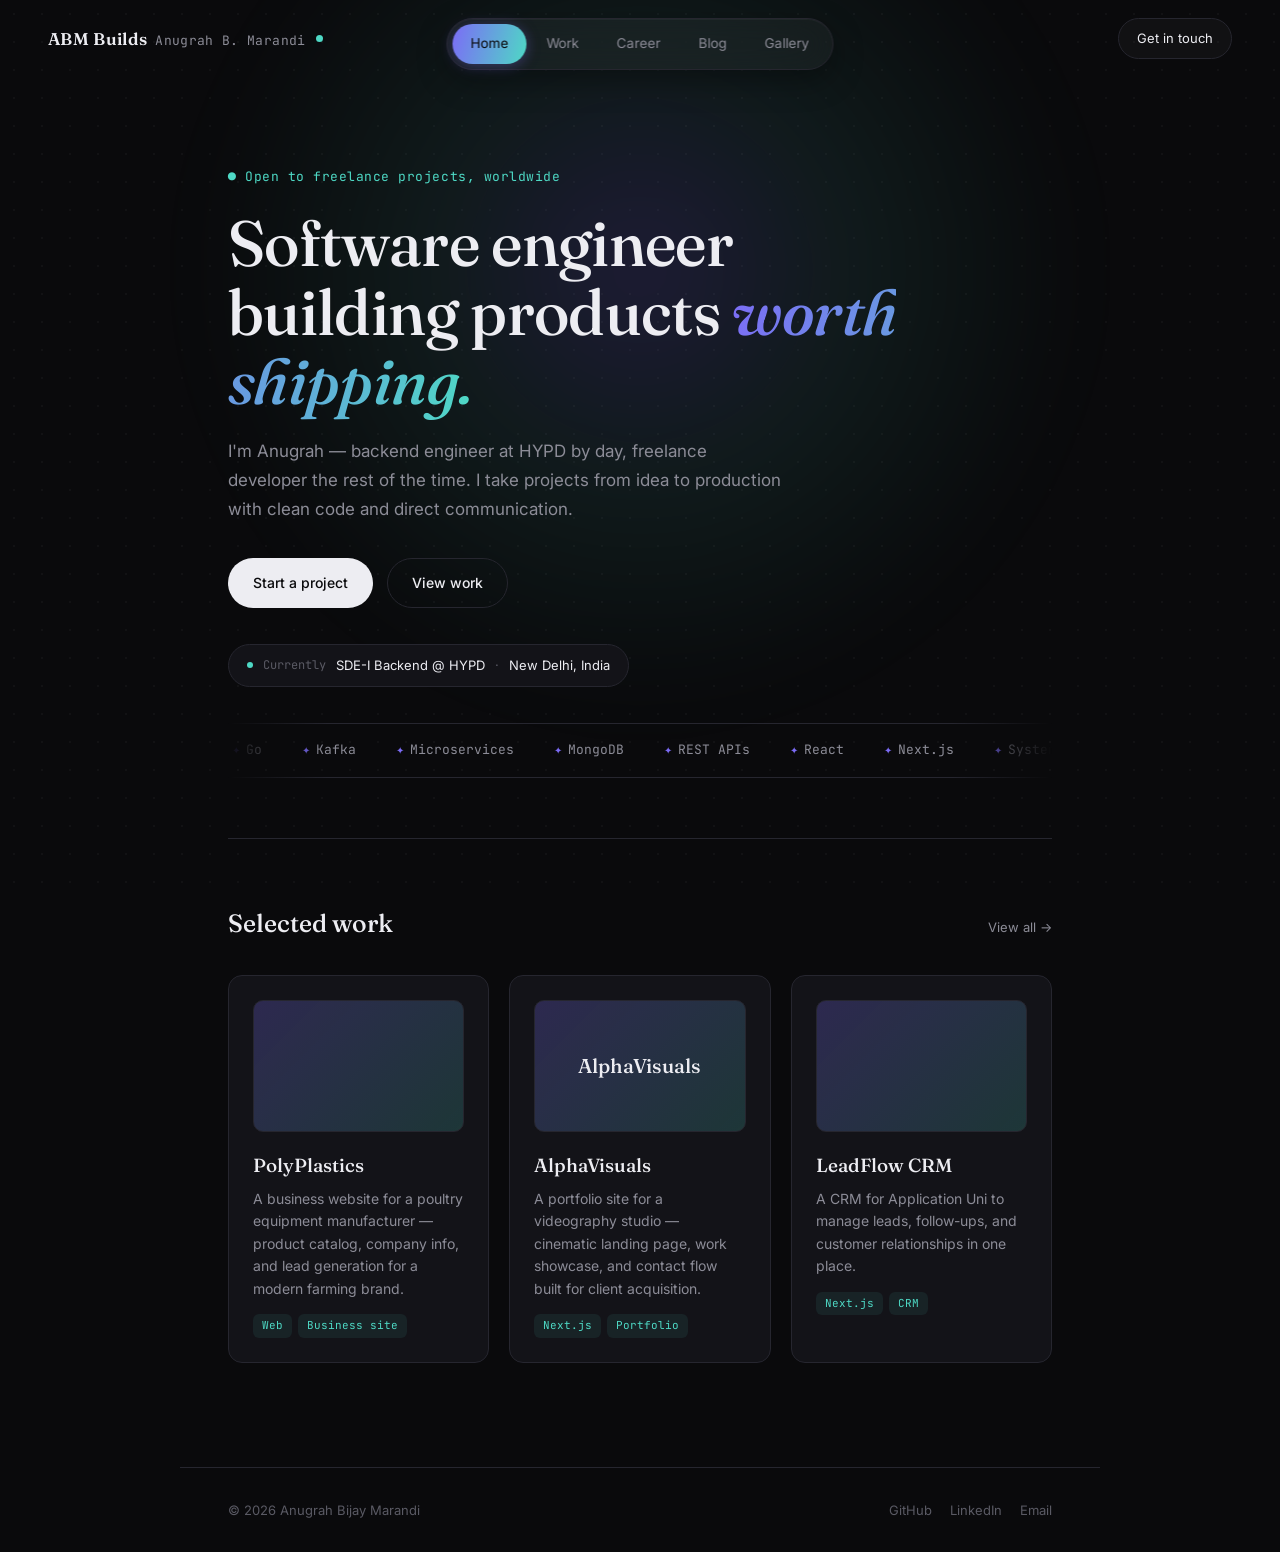
==== index.html @ f7ce0aba "Add files via upload" ====
<!DOCTYPE html>
<html lang="en">
<head>
<meta charset="UTF-8">
<meta name="viewport" content="width=device-width, initial-scale=1.0">
<title>ABM Builds — Anugrah Bijay Marandi</title>
<meta name="description" content="Anugrah Bijay Marandi — Software Engineer at HYPD and freelance developer. Backend systems, web builds, and everything in between.">
<link rel="preconnect" href="https://fonts.googleapis.com">
<link rel="preconnect" href="https://fonts.gstatic.com" crossorigin>
<link href="https://fonts.googleapis.com/css2?family=Fraunces:ital,opsz,wght@0,9..144,400;0,9..144,500;0,9..144,600;1,9..144,500&family=Inter:wght@400;500;600&family=JetBrains+Mono:wght@400;500&display=swap" rel="stylesheet">
<link rel="icon" href="favicon.svg" type="image/svg+xml">
<meta property="og:title" content="ABM Builds — Anugrah Bijay Marandi">
<meta property="og:description" content="Backend engineer at HYPD &amp; freelance dev. Building products worth shipping.">
<meta property="og:type" content="website">
<meta property="og:url" content="https://abm-builds.vercel.app/">
<meta name="twitter:card" content="summary">
<meta name="twitter:title" content="ABM Builds">
<meta name="twitter:description" content="Backend engineer at HYPD &amp; freelance dev.">
<link rel="stylesheet" href="css/style.css">
</head>
<body>

<div class="bg-glow"></div>

<nav>
  <div class="nav-left">
    <a class="logo" href="index.html">ABM Builds<span>Anugrah B. Marandi</span></a>
    <span class="status-dot" title="Open to freelance work"></span>
  </div>
  <button class="nav-toggle" aria-label="Toggle menu">☰</button>
  <div class="nav-links">
    <a href="index.html" class="active">Home</a>
    <a href="work.html">Work</a>
    <a href="about.html">Career</a>
    <a href="blog.html">Blog</a>
    <a href="gallery.html">Gallery</a>
  </div>
  <a class="nav-cta" href="contact.html">Get in touch</a>
</nav>

<main>

  <div class="hero">
    <div class="eyebrow">● Open to freelance projects, worldwide</div>
    <h1>Software engineer<br>building products <em>worth shipping.</em></h1>
    <p class="lead">I'm Anugrah — backend engineer at HYPD by day, freelance developer the rest of the time. I take projects from idea to production with clean code and direct communication.</p>
    <div class="hero-actions">
      <a class="btn btn-primary" href="contact.html">Start a project</a>
      <a class="btn btn-ghost" href="work.html">View work</a>
    </div>

    <div class="currently-badge">
      <span class="badge-dot"></span>
      <span class="badge-label">Currently</span>
      <span class="badge-value">SDE-I Backend @ HYPD</span>
      <span class="badge-sep">·</span>
      <span class="badge-value">New Delhi, India</span>
    </div>

    <div class="marquee-wrap">
      <div class="marquee-track">
        <span>Go</span><span>Kafka</span><span>Microservices</span><span>MongoDB</span><span>REST APIs</span><span>React</span><span>Next.js</span><span>System Design</span><span>JavaScript</span>
        <span>Go</span><span>Kafka</span><span>Microservices</span><span>MongoDB</span><span>REST APIs</span><span>React</span><span>Next.js</span><span>System Design</span><span>JavaScript</span>
      </div>
    </div>
  </div>

  <div class="section-block">
    <div class="section-head">
      <h2>Selected work</h2>
      <a href="work.html">View all →</a>
    </div>
    <div class="preview-grid">
      <a class="card" href="https://www.polypoultry.com/" target="_blank" rel="noopener">
        <div class="card-thumb logo-tile">
          <img src="https://www.polypoultry.com/images/logo.png" alt="PolyPlastics logo" onerror="this.parentElement.classList.add('gradient-tile'); this.remove(); this.parentElement.innerHTML='PolyPlastics';">
        </div>
        <h3>PolyPlastics</h3>
        <p>A business website for a poultry equipment manufacturer — product catalog, company info, and lead generation for a modern farming brand.</p>
        <div class="card-tags">
          <span class="mini-tag">Web</span>
          <span class="mini-tag">Business site</span>
        </div>
      </a>
      <a class="card" href="https://alphavisuals.vercel.app/" target="_blank" rel="noopener">
        <div class="card-thumb gradient-tile">AlphaVisuals</div>
        <h3>AlphaVisuals</h3>
        <p>A portfolio site for a videography studio — cinematic landing page, work showcase, and contact flow built for client acquisition.</p>
        <div class="card-tags">
          <span class="mini-tag">Next.js</span>
          <span class="mini-tag">Portfolio</span>
        </div>
      </a>
      <a class="card" href="https://leadflow-crm.vercel.app/" target="_blank" rel="noopener">
        <div class="card-thumb logo-tile">
          <img src="https://leadflow-crm.vercel.app/logo.png" alt="LeadFlow CRM logo" onerror="this.parentElement.classList.add('gradient-tile'); this.remove(); this.parentElement.innerHTML='LeadFlow';">
        </div>
        <h3>LeadFlow CRM</h3>
        <p>A CRM for Application Uni to manage leads, follow-ups, and customer relationships in one place.</p>
        <div class="card-tags">
          <span class="mini-tag">Next.js</span>
          <span class="mini-tag">CRM</span>
        </div>
      </a>
    </div>
  </div>

</main>

<footer>
  <span>© 2026 Anugrah Bijay Marandi</span>
  <div class="socials">
    <a href="https://github.com/abm-builds" target="_blank" rel="noopener">GitHub</a>
    <a href="https://www.linkedin.com/in/anugrah-b-a963501b3/" target="_blank" rel="noopener">LinkedIn</a>
    <a href="mailto:freelance.work.abm@gmail.com">Email</a>
  </div>
</footer>

<script src="js/main.js"></script>
</body>
</html>
---- css/style.css ----
:root{
  --bg:#0a0a0c;
  --surface:#131318;
  --surface-2:#1a1a21;
  --border:#26262f;
  --text:#ededf2;
  --text-muted:#8c8c97;
  --text-faint:#5a5a64;
  --accent-1:#7c6cf6;
  --accent-2:#4ed9c5;
  --radius:14px;
  --font-display:'Fraunces', serif;
  --font-body:'Inter', sans-serif;
  --font-mono:'JetBrains Mono', monospace;
}
*{box-sizing:border-box; margin:0; padding:0;}
html{scroll-behavior:smooth;}
body{
  background:var(--bg);
  color:var(--text);
  font-family:var(--font-body);
  line-height:1.6;
  -webkit-font-smoothing:antialiased;
}

/* subtle dot-grid texture */
body::before{
  content:''; position:fixed; inset:0; pointer-events:none; z-index:0;
  background-image:radial-gradient(circle, rgba(255,255,255,0.035) 1px, transparent 1px);
  background-size:28px 28px;
}
a{color:inherit; text-decoration:none;}
::selection{background:var(--accent-1); color:#0a0a0c;}

.bg-glow{
  position:fixed; top:-20%; left:50%; transform:translateX(-50%);
  width:900px; height:900px; pointer-events:none; z-index:0;
  background:radial-gradient(circle, rgba(124,108,246,0.18) 0%, rgba(78,217,197,0.08) 35%, transparent 70%);
  filter:blur(40px);
}

nav{
  position:sticky; top:0; z-index:50;
  display:flex; align-items:center; justify-content:space-between;
  padding:18px 48px;
  background:transparent;
}
.nav-left{display:flex; align-items:center; gap:10px;}
.logo{font-family:var(--font-display); font-weight:600; font-size:17px; letter-spacing:0.02em;}
.logo span{color:var(--text-muted); font-weight:400; font-size:13px; margin-left:8px; font-family:var(--font-mono);}
.status-dot{
  width:7px; height:7px; border-radius:50%; background:var(--accent-2);
  animation:pulse 2.2s infinite;
}
@keyframes pulse{
  0%{box-shadow:0 0 0 0 rgba(78,217,197,0.5);}
  70%{box-shadow:0 0 0 8px rgba(78,217,197,0);}
  100%{box-shadow:0 0 0 0 rgba(78,217,197,0);}
}
.nav-links{
  position:absolute; left:50%; top:18px; transform:translateX(-50%);
  display:flex; align-items:center; gap:2px; font-size:14px;
  background:rgba(255,255,255,0.04);
  border:1px solid var(--border);
  border-radius:100px;
  padding:5px;
  backdrop-filter:blur(20px);
  box-shadow:0 10px 30px rgba(0,0,0,0.35), inset 0 1px 0 rgba(255,255,255,0.04);
}
.nav-links a{
  color:var(--text-muted); font-size:13.5px; padding:9px 18px; border-radius:100px;
  position:relative; transition:color 0.25s, background 0.25s;
}
.nav-links a:hover{color:var(--text); background:rgba(255,255,255,0.05);}
.nav-links a.active{
  color:#0a0a0c;
  background:linear-gradient(105deg, var(--accent-1), var(--accent-2));
  box-shadow:0 2px 14px rgba(124,108,246,0.35);
}
.nav-cta{
  font-size:13px; padding:9px 18px; border:1px solid var(--border); border-radius:100px;
  transition:border-color 0.2s, background 0.2s, transform 0.2s;
  background:rgba(255,255,255,0.03);
}
.nav-cta:hover{border-color:var(--accent-1); background:rgba(124,108,246,0.1); transform:translateY(-1px);}
.nav-toggle{display:none; background:none; border:none; color:var(--text); font-size:22px; cursor:pointer;}

main{position:relative; z-index:1; max-width:920px; margin:0 auto; padding:0 48px;}

.eyebrow{
  font-family:var(--font-mono); font-size:13px; color:var(--accent-2);
  letter-spacing:0.04em; margin-bottom:20px; display:flex; align-items:center; gap:8px;
}
.hero{padding:90px 0 60px;}
.hero h1{
  font-family:var(--font-display); font-weight:500; font-size:clamp(36px, 6vw, 64px);
  line-height:1.08; letter-spacing:-0.01em; max-width:780px;
}
.hero h1 em{font-style:italic; background:linear-gradient(100deg, var(--accent-1), var(--accent-2)); -webkit-background-clip:text; background-clip:text; color:transparent;}
.hero p.lead{margin-top:22px; font-size:17px; color:var(--text-muted); max-width:560px; line-height:1.7;}
.hero-actions{display:flex; gap:14px; margin-top:34px; flex-wrap:wrap;}

.btn{
  font-family:var(--font-body); font-size:14px; font-weight:500; padding:13px 24px;
  border-radius:100px; cursor:pointer; border:1px solid transparent; transition:all 0.2s; display:inline-block;
}
.btn-primary{background:var(--text); color:var(--bg);}
.btn-primary:hover{opacity:0.85; transform:translateY(-1px);}
.btn-ghost{border-color:var(--border); color:var(--text);}
.btn-ghost:hover{border-color:var(--accent-1); background:rgba(124,108,246,0.06);}

.stack-row{display:flex; gap:10px; flex-wrap:wrap; margin-top:50px;}
.tag{
  font-family:var(--font-mono); font-size:12px; color:var(--text-muted);
  border:1px solid var(--border); padding:6px 12px; border-radius:8px;
}

.section-block{padding:64px 0; border-top:1px solid var(--border);}
.section-head{display:flex; align-items:baseline; justify-content:space-between; margin-bottom:32px;}
.section-head h2{font-family:var(--font-display); font-weight:500; font-size:25px;}
.section-head .count{font-family:var(--font-mono); font-size:13px; color:var(--text-faint);}
.section-head a{font-size:13px; color:var(--text-muted);}
.section-head a:hover{color:var(--accent-2);}

.preview-grid{display:grid; grid-template-columns:1fr 1fr 1fr; gap:20px;}
.card{
  background:var(--surface); border:1px solid var(--border); border-radius:var(--radius);
  padding:24px; transition:border-color 0.25s, transform 0.25s, box-shadow 0.25s;
}
.card:hover{border-color:var(--accent-1); transform:translateY(-4px); box-shadow:0 20px 40px rgba(0,0,0,0.35), 0 0 0 1px rgba(124,108,246,0.15);}
.card-thumb{
  width:100%; aspect-ratio:16/10; border-radius:10px; margin-bottom:18px;
  background:linear-gradient(135deg, var(--surface-2), var(--surface));
  border:1px solid var(--border);
  display:flex; align-items:center; justify-content:center;
  font-family:var(--font-mono); font-size:12px; color:var(--text-faint);
  overflow:hidden; position:relative;
}
.card-thumb img{width:100%; height:100%; object-fit:cover; transition:transform 0.5s ease;}
.card:hover .card-thumb img{transform:scale(1.06);}
.card-thumb.logo-tile img{width:55%; height:55%; object-fit:contain; transition:transform 0.4s ease;}
.card:hover .card-thumb.logo-tile img{transform:scale(1.08);}
.card-thumb.gradient-tile{
  background:linear-gradient(135deg, rgba(124,108,246,0.25), rgba(78,217,197,0.18));
  color:var(--text); font-family:var(--font-display); font-size:20px; font-weight:500;
}
.card h3{font-family:var(--font-display); font-weight:500; font-size:19px; margin-bottom:8px;}
.card p{font-size:14px; color:var(--text-muted); margin-bottom:14px;}
.card-tags{display:flex; gap:6px; flex-wrap:wrap;}
.mini-tag{font-family:var(--font-mono); font-size:11px; color:var(--accent-2); background:rgba(78,217,197,0.08); padding:3px 9px; border-radius:6px;}
.view-link{font-size:13px; color:var(--text); display:inline-flex; align-items:center; gap:6px; margin-top:10px;}
.view-link:hover{color:var(--accent-2);}

/* WORK PAGE */
.work-list{display:flex; flex-direction:column; gap:18px;}
.work-card{
  background:var(--surface); border:1px solid var(--border); border-radius:var(--radius);
  padding:30px; display:grid; grid-template-columns:180px 1fr; gap:28px;
  transition:border-color 0.25s, box-shadow 0.25s, transform 0.25s;
}
.work-card:hover{border-color:var(--accent-1); transform:translateY(-3px); box-shadow:0 20px 40px rgba(0,0,0,0.3), 0 0 0 1px rgba(124,108,246,0.1);}
.work-thumb{
  aspect-ratio:1; border-radius:10px; background:linear-gradient(150deg, var(--surface-2), #0e0e12);
  border:1px solid var(--border); display:flex; align-items:center; justify-content:center;
  font-family:var(--font-mono); font-size:11px; color:var(--text-faint); overflow:hidden;
}
.work-thumb img{width:100%; height:100%; object-fit:cover;}
.work-thumb.logo-tile{background:linear-gradient(150deg, var(--surface-2), #0e0e12);}
.work-thumb.logo-tile img{width:55%; height:55%; object-fit:contain;}
.work-thumb.gradient-tile{
  background:linear-gradient(150deg, rgba(124,108,246,0.25), rgba(78,217,197,0.18));
  color:var(--text); font-family:var(--font-display); font-size:22px; font-weight:500;
}
.work-meta{display:flex; justify-content:space-between; align-items:flex-start; margin-bottom:8px; gap:12px;}
.work-card h3{font-family:var(--font-display); font-weight:500; font-size:22px;}
.work-year{font-family:var(--font-mono); font-size:12px; color:var(--text-faint); white-space:nowrap;}
.work-card p{font-size:14.5px; color:var(--text-muted); margin-bottom:16px; max-width:560px;}

/* BLOG */
.blog-list{display:flex; flex-direction:column;}
.blog-row{
  display:flex; justify-content:space-between; align-items:center; gap:24px;
  padding:22px 0; border-bottom:1px solid var(--border);
}
.blog-row:hover h3{color:var(--accent-2);}
.blog-row h3{font-family:var(--font-display); font-weight:500; font-size:18px; transition:color 0.2s;}
.blog-row p{font-size:13.5px; color:var(--text-muted); margin-top:6px;}
.blog-date{font-family:var(--font-mono); font-size:12px; color:var(--text-faint); white-space:nowrap;}

/* GALLERY */
.gallery-grid{display:grid; grid-template-columns:repeat(3, 1fr); gap:14px;}
.gallery-item{
  aspect-ratio:1; border-radius:10px; border:1px solid var(--border);
  background:linear-gradient(160deg, var(--surface-2), var(--surface));
  display:flex; align-items:center; justify-content:center;
  font-family:var(--font-mono); font-size:11px; color:var(--text-faint);
  transition:border-color 0.2s, transform 0.2s; overflow:hidden;
}
.gallery-item img{width:100%; height:100%; object-fit:cover;}
.gallery-item:hover{border-color:var(--accent-1); transform:scale(1.02);}
.gallery-item:nth-child(3n+1){grid-row:span 2;}

/* ABOUT / CAREER */
.timeline{display:flex; flex-direction:column; gap:0;}
.timeline-item{
  display:grid; grid-template-columns:140px 1fr; gap:28px;
  padding:28px 0; border-top:1px solid var(--border);
}
.timeline-item:first-child{border-top:none;}
.timeline-date{font-family:var(--font-mono); font-size:13px; color:var(--text-faint); padding-top:2px;}
.timeline-content h3{font-family:var(--font-display); font-weight:500; font-size:19px; margin-bottom:4px;}
.timeline-role{font-size:13px; color:var(--accent-2); font-family:var(--font-mono); margin-bottom:10px;}
.timeline-content p{font-size:14.5px; color:var(--text-muted); max-width:560px; margin-bottom:12px;}

.skills-grid{display:grid; grid-template-columns:repeat(auto-fill, minmax(130px,1fr)); gap:10px;}
.skill-chip{
  font-family:var(--font-mono); font-size:12.5px; color:var(--text);
  border:1px solid var(--border); padding:10px 14px; border-radius:8px; text-align:center;
  background:var(--surface);
}

/* CONTACT */
.contact-wrap{padding:60px 0 100px;}
.contact-wrap h2{font-family:var(--font-display); font-weight:500; font-size:clamp(32px,5vw,46px); max-width:600px; margin-bottom:20px;}
.contact-wrap p.lead{font-size:16px; color:var(--text-muted); max-width:520px; margin-bottom:40px;}
.contact-card{
  background:var(--surface); border:1px solid var(--border); border-radius:var(--radius);
  padding:32px; display:flex; flex-direction:column; gap:0; max-width:480px;
}
.contact-row{display:flex; align-items:center; justify-content:space-between; padding:14px 0; border-bottom:1px solid var(--border);}
.contact-row:last-child{border-bottom:none;}
.contact-row span:first-child{font-size:13px; color:var(--text-muted); font-family:var(--font-mono);}
.contact-row span:last-child, .contact-row a{font-size:14px;}
.contact-row a:hover{color:var(--accent-2);}

.placeholder-note{
  font-family:var(--font-mono); font-size:12px; color:var(--text-faint);
  border:1px dashed var(--border); border-radius:8px; padding:10px 14px; margin-bottom:30px;
}

footer{
  border-top:1px solid var(--border); padding:32px 48px; margin-top:40px;
  display:flex; justify-content:space-between; align-items:center; position:relative; z-index:1;
  font-size:13px; color:var(--text-faint); max-width:920px; margin-left:auto; margin-right:auto;
}
footer .socials{display:flex; gap:18px;}
footer a:hover{color:var(--text);}

.placeholder-note{
  font-family:var(--font-mono); font-size:12px; color:var(--text-faint);
  border:1px dashed var(--border); border-radius:8px; padding:10px 14px; margin-bottom:30px;
}

/* currently badge */
.currently-badge{
  display:inline-flex; align-items:center; gap:10px; margin-top:36px;
  background:var(--surface); border:1px solid var(--border); border-radius:100px;
  padding:10px 18px; font-size:13px;
}
.badge-dot{width:6px; height:6px; border-radius:50%; background:var(--accent-2); flex-shrink:0; animation:pulse 2.2s infinite;}
.badge-label{font-family:var(--font-mono); color:var(--text-faint); font-size:12px;}
.badge-value{color:var(--text);}
.badge-sep{color:var(--text-faint);}

/* marquee */
.marquee-wrap{
  overflow:hidden; margin-top:36px; padding:16px 0;
  border-top:1px solid var(--border); border-bottom:1px solid var(--border);
  -webkit-mask-image:linear-gradient(to right, transparent 0%, black 12%, black 88%, transparent 100%);
  mask-image:linear-gradient(to right, transparent 0%, black 12%, black 88%, transparent 100%);
}
.marquee-track{
  display:flex; gap:32px; width:max-content;
  animation:marquee 22s linear infinite;
}
.marquee-track span{
  font-family:var(--font-mono); font-size:13px; color:var(--text-muted);
  white-space:nowrap; padding:0 4px;
}
.marquee-track span::before{content:'✦ '; color:var(--accent-1); font-size:10px;}
@keyframes marquee{from{transform:translateX(0);} to{transform:translateX(-50%);}}

@media (max-width:720px){
  nav{padding:16px 20px;}
  .nav-links{
    display:none; position:fixed; top:64px; left:16px; right:16px; transform:none;
    flex-direction:column; align-items:stretch; background:var(--surface);
    border:1px solid var(--border); border-radius:14px; padding:10px; gap:2px;
  }
  .nav-links.open{display:flex;}
  .nav-links a{padding:12px 16px; text-align:left;}
  .nav-links a.active{background:linear-gradient(105deg, var(--accent-1), var(--accent-2));}
  .nav-toggle{display:block;}
  main{padding:0 20px;}
  footer{padding:24px 20px;}
  .preview-grid{grid-template-columns:1fr;}
  .work-card{grid-template-columns:1fr;}
  .work-thumb{aspect-ratio:16/9;}
  .gallery-grid{grid-template-columns:repeat(2,1fr);}
  .timeline-item{grid-template-columns:1fr; gap:6px;}
  footer{flex-direction:column; gap:14px;}
}
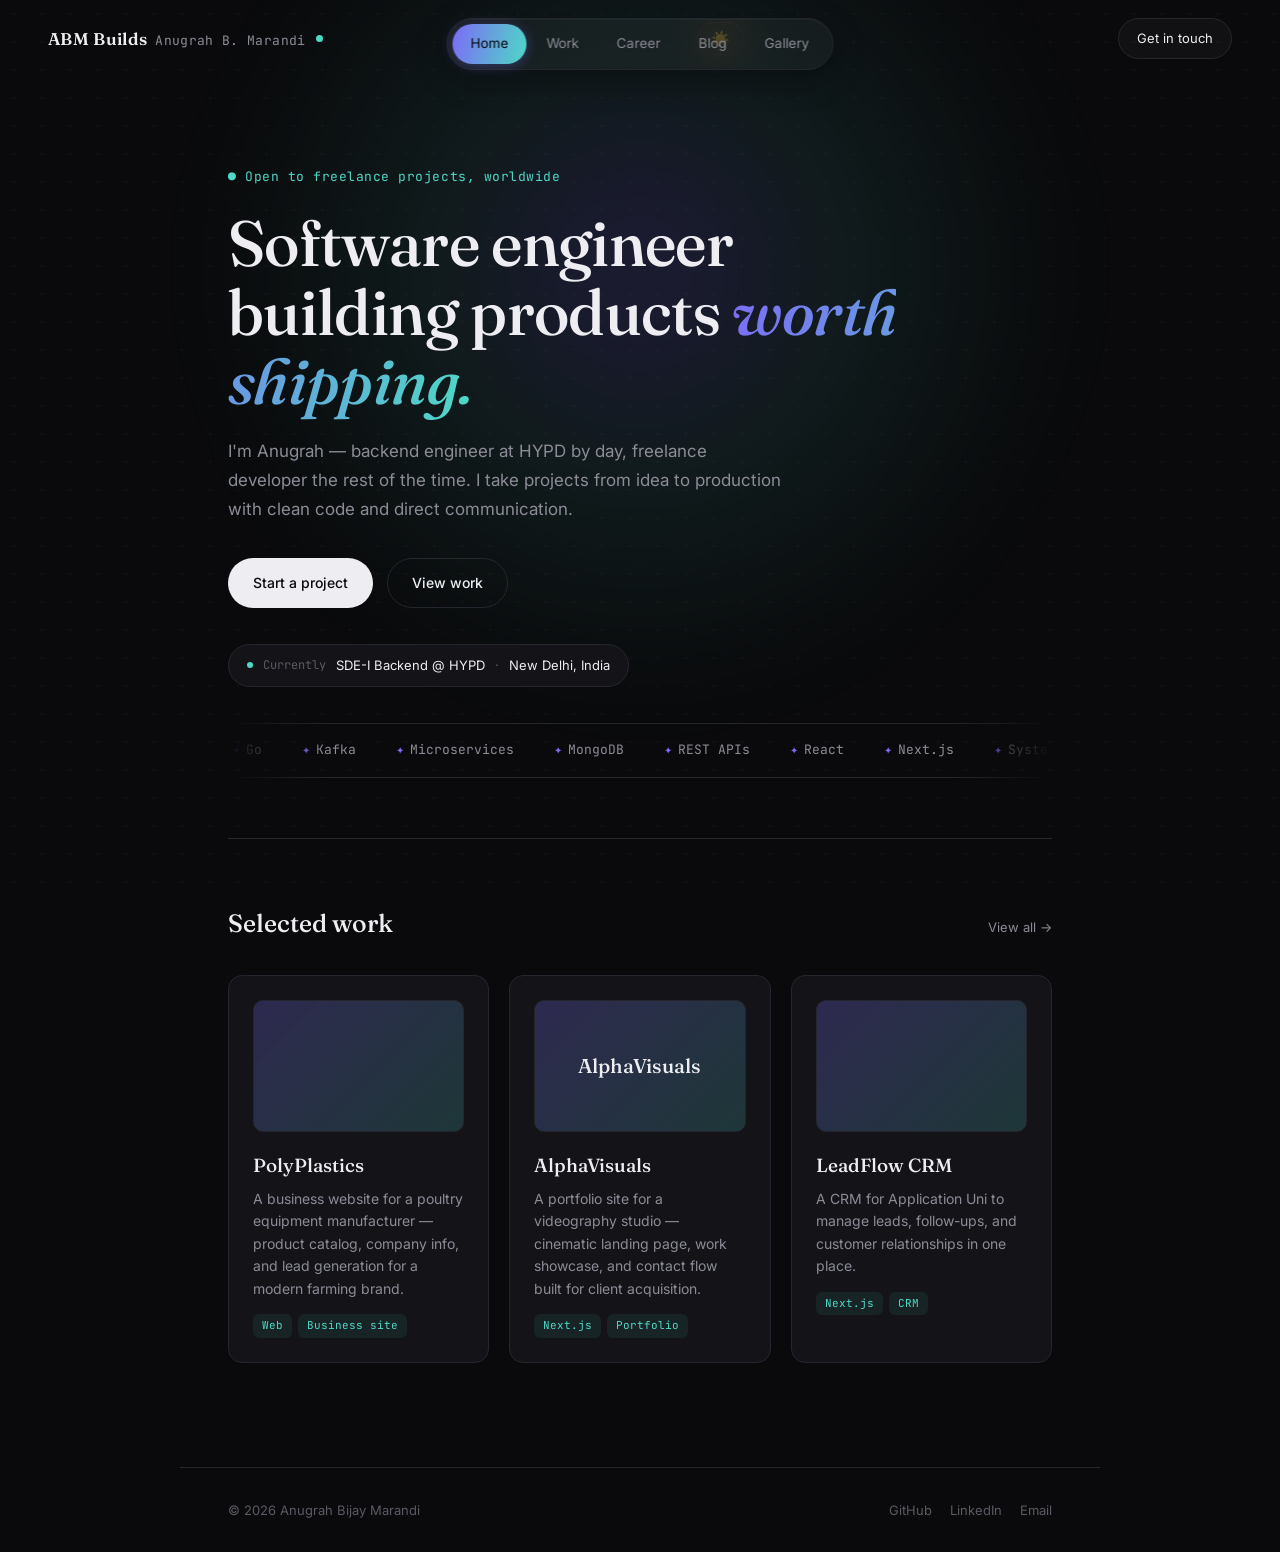
==== commit 5bc27adc: "fix: theme toggle" ====
--- a/index.html
+++ b/index.html
@@ -17,6 +17,7 @@
 <meta name="twitter:title" content="ABM Builds">
 <meta name="twitter:description" content="Backend engineer at HYPD &amp; freelance dev.">
 <link rel="stylesheet" href="css/style.css">
+<script>document.documentElement.setAttribute("data-theme",localStorage.getItem("abm-theme")||"dark");</script>
 </head>
 <body>
 
@@ -35,6 +36,7 @@
     <a href="blog.html">Blog</a>
     <a href="gallery.html">Gallery</a>
   </div>
+  <button class="theme-toggle" aria-label="Toggle theme" title="Toggle light/dark">☀️</button>
   <a class="nav-cta" href="contact.html">Get in touch</a>
 </nav>
 
--- a/css/style.css
+++ b/css/style.css
@@ -13,6 +13,28 @@
   --font-body:'Inter', sans-serif;
   --font-mono:'JetBrains Mono', monospace;
 }
+[data-theme="light"]{
+  --bg:#f5f4f0;
+  --surface:#eceae4;
+  --surface-2:#e2e0d9;
+  --border:#cccac2;
+  --text:#1a1a1f;
+  --text-muted:#5a5a64;
+  --text-faint:#9a9a9f;
+}
+[data-theme="light"] .bg-glow{
+  background:radial-gradient(circle, rgba(124,108,246,0.12) 0%, rgba(78,217,197,0.06) 35%, transparent 70%);
+}
+[data-theme="light"] body::before{
+  background-image:radial-gradient(circle, rgba(0,0,0,0.06) 1px, transparent 1px);
+}
+.theme-toggle{
+  background:none; border:1px solid var(--border); border-radius:100px;
+  padding:8px 13px; cursor:pointer; font-size:15px;
+  transition:border-color 0.2s, background 0.2s; color:var(--text);
+  line-height:1;
+}
+.theme-toggle:hover{border-color:var(--accent-1); background:rgba(124,108,246,0.08);}
 *{box-sizing:border-box; margin:0; padding:0;}
 html{scroll-behavior:smooth;}
 body{
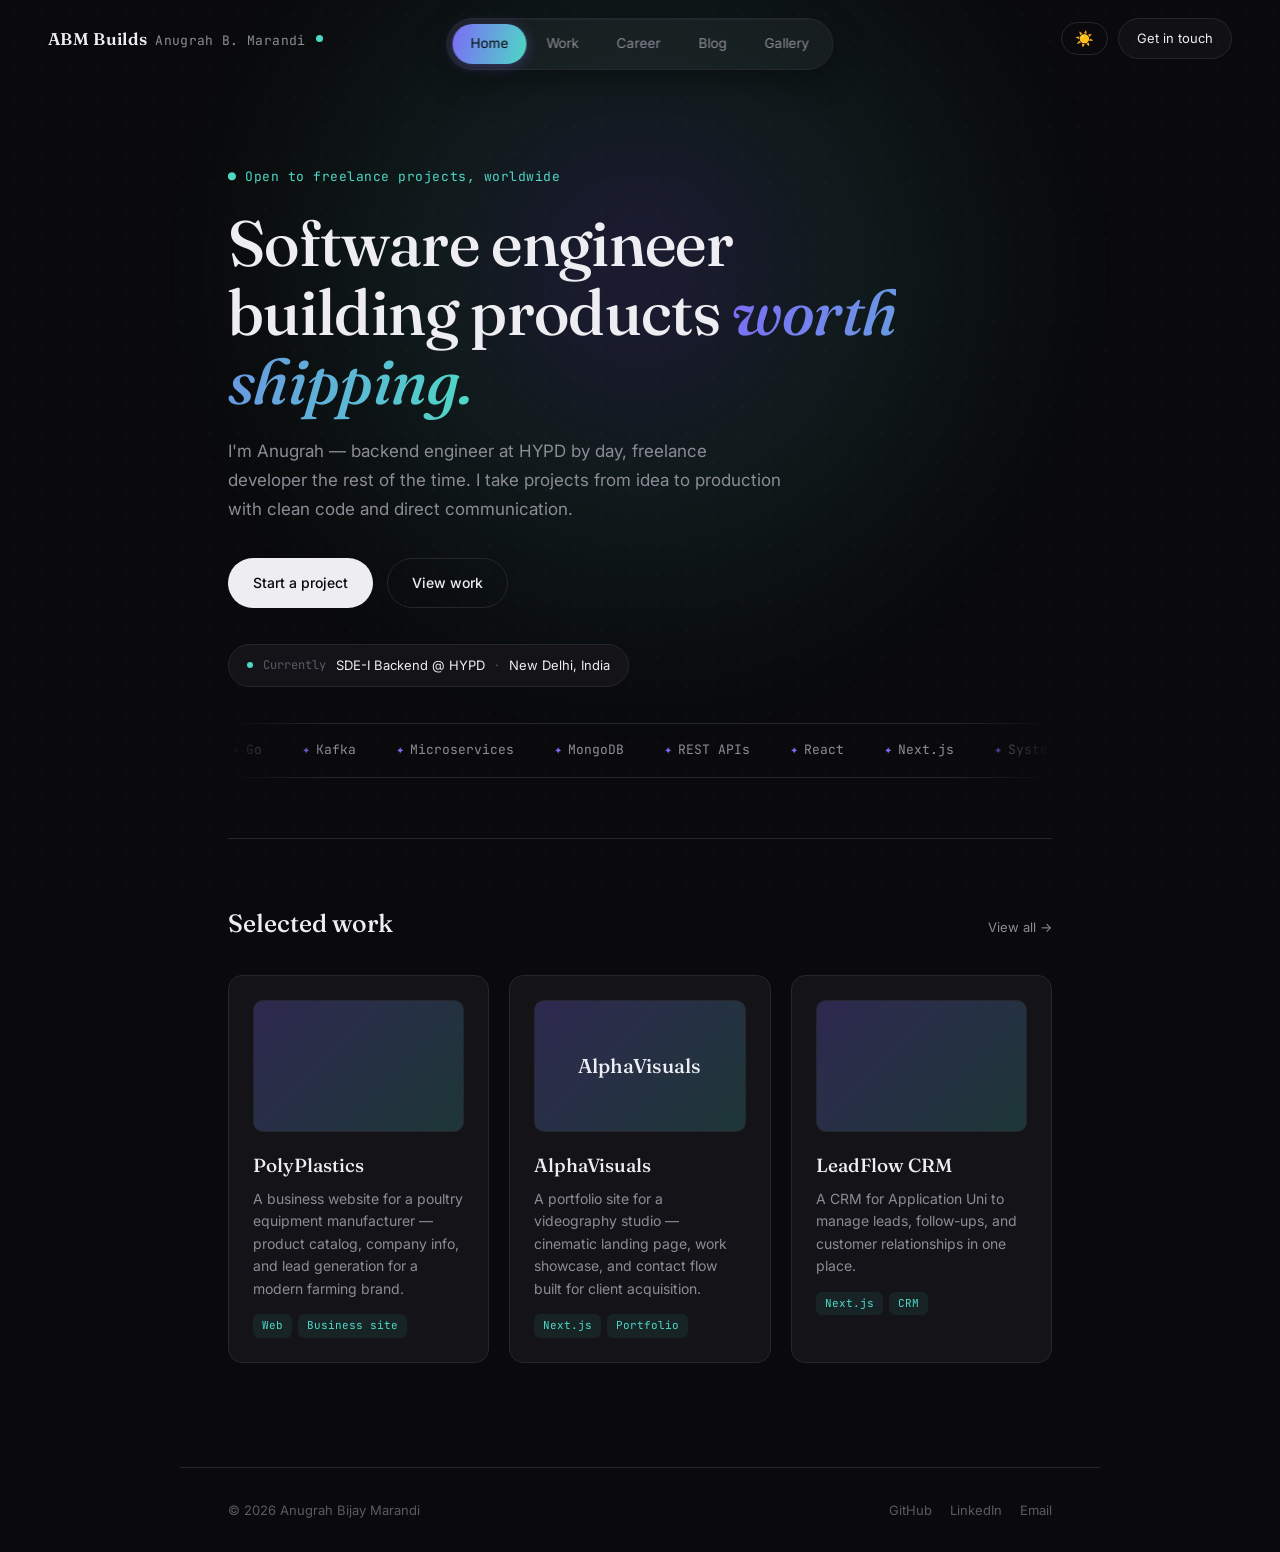
==== commit 9a3af4f0: "fix: toggle made visible" ====
--- a/index.html
+++ b/index.html
@@ -36,8 +36,10 @@
     <a href="blog.html">Blog</a>
     <a href="gallery.html">Gallery</a>
   </div>
-  <button class="theme-toggle" aria-label="Toggle theme" title="Toggle light/dark">☀️</button>
-  <a class="nav-cta" href="contact.html">Get in touch</a>
+  <div class="nav-right">
+    <button class="theme-toggle" aria-label="Toggle theme" title="Toggle light/dark">☀️</button>
+    <a class="nav-cta" href="contact.html">Get in touch</a>
+  </div>
 </nav>
 
 <main>
--- a/css/style.css
+++ b/css/style.css
@@ -99,6 +99,7 @@
   background:linear-gradient(105deg, var(--accent-1), var(--accent-2));
   box-shadow:0 2px 14px rgba(124,108,246,0.35);
 }
+.nav-right{display:flex; align-items:center; gap:10px;}
 .nav-cta{
   font-size:13px; padding:9px 18px; border:1px solid var(--border); border-radius:100px;
   transition:border-color 0.2s, background 0.2s, transform 0.2s;
